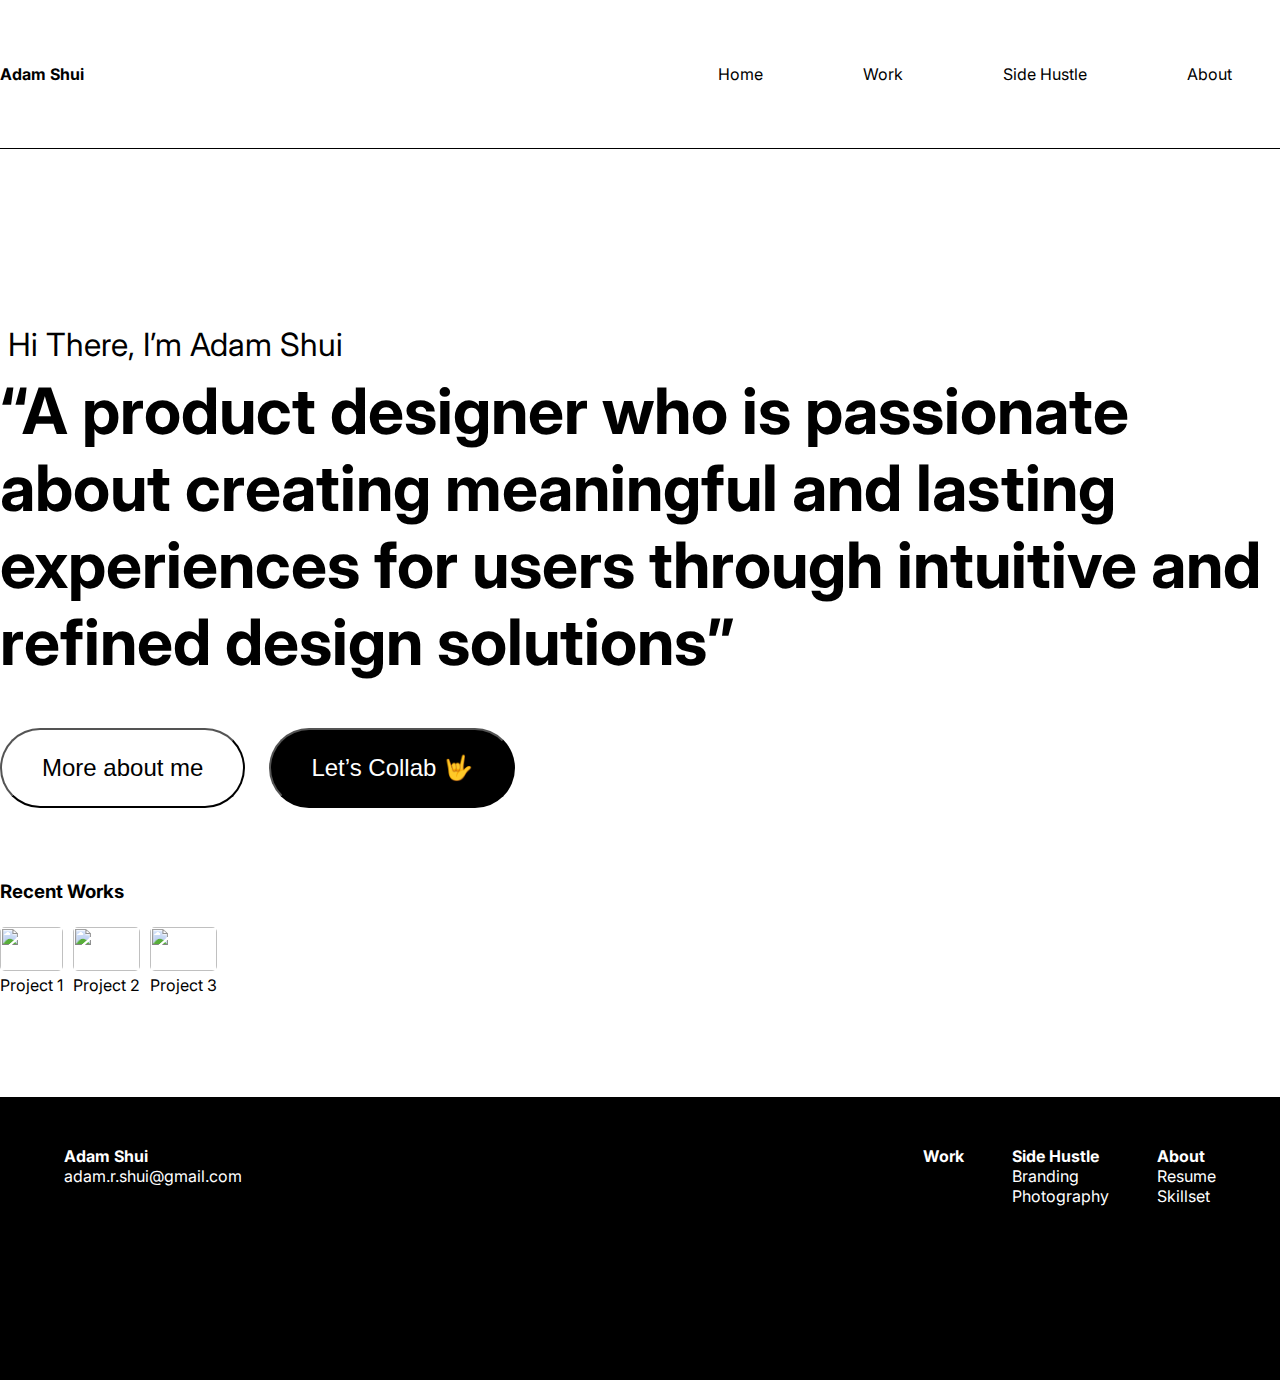
==== index.html @ 845d4603 "Version 1" ====
<!DOCTYPE html>
<!--[if lt IE 7]>      <html class="no-js lt-ie9 lt-ie8 lt-ie7"> <![endif]-->
<!--[if IE 7]>         <html class="no-js lt-ie9 lt-ie8"> <![endif]-->
<!--[if IE 8]>         <html class="no-js lt-ie9"> <![endif]-->
<!--[if gt IE 8]>      <html class="no-js"> <![endif]-->
<html>

<head>
    <meta charset="utf-8">
    <meta http-equiv="X-UA-Compatible" content="IE=edge">
    <title></title>
    <meta name="description" content="">
    <meta name="viewport" content="width=device-width, initial-scale=1">
    <link rel="preconnect" href="https://fonts.googleapis.com">
    <link rel="preconnect" href="https://fonts.gstatic.com" crossorigin>
    <link href="https://fonts.googleapis.com/css2?family=Inter:wght@200;400;700&display=swap" rel="stylesheet">
    <link rel="stylesheet" href="css\styles.css">
</head>

<body>
    <!--[if lt IE 7]>
            <p class="browsehappy">You are using an <strong>outdated</strong> browser. Please <a href="#">upgrade your browser</a> to improve your experience.</p>
        <![endif]-->

    <!-- Navigation -->
    <header>
        <a href="index.html" class="logo">
            <h6>Adam Shui</h6>
        </a>
        <nav>
            <ul class="nav-links">
                <li><a href="index.html">Home</a></li>
                <li><a href="#">Work</a></li>
                <li><a href="#">Side Hustle</a></li>
                <li><a href="about.html">About</a></li>
            </ul>
        </nav>
    </header>

    <!-- Hero -->
    <section class="hero">
        <div class="heroCopy">
            <p>Hi There, I’m Adam Shui</p>
            <h1>“A product designer who is passionate about creating meaningful and lasting experiences for users
                through intuitive and refined design solutions”</h1>
        </div>

        <div class="buttons">
            <button class="left">More about me</button>
            <button class="right">Let’s Collab 🤟</button>
        </div>


    </section>

    <!-- showcase -->
    <section class="showCase">
        <h3>Recent Works</h3>
        <div class="container">
            <!-- heading text -->
            <div class="image-gallery">
              <div class="column">
                <div class="image-item">
                  <img src="https://source.unsplash.com/VWcPlbHglYc" alt="" />
                  <div class="overlay"><span>Project 1</span></div>
                </div>
                <!-- other items here -->
              </div>
              <div class="column">
                <div class="image-item">
                    <img src="https://source.unsplash.com/VWcPlbHglYc" alt="" />
                    <div class="overlay"><span>Project 2</span></div>
                  </div>
                <!-- other items here -->
              </div>
              <div class="column">
                <div class="image-item">
                    <img src="https://source.unsplash.com/VWcPlbHglYc" alt="" />
                    <div class="overlay"><span>Project 3</span></div>
                  </div>
                <!-- other items here -->
              </div>
            </div>
        

    </section>

    <!-- footer -->
    <footer>
        <div class="col-1">
            <h4>Adam Shui</h4>
            <p>adam.r.shui@gmail.com</p>
        </div>

        <div class="col-container">
            <div class="col-2 md-space">
                <h4>Work</h4>
            </div>
    
            <div class="col-3 md-space">
                <h4>Side Hustle</h4>
                <p>Branding</p>
                <p>Photography</p>
            </div>
    
            <div class="col-4 md-space">
                <h4>About</h4>
                <p>Resume</p>
                <p>Skillset</p>
            </div>
        </div>
        

    </footer>


    <script src="" async defer></script>
</body>

</html>
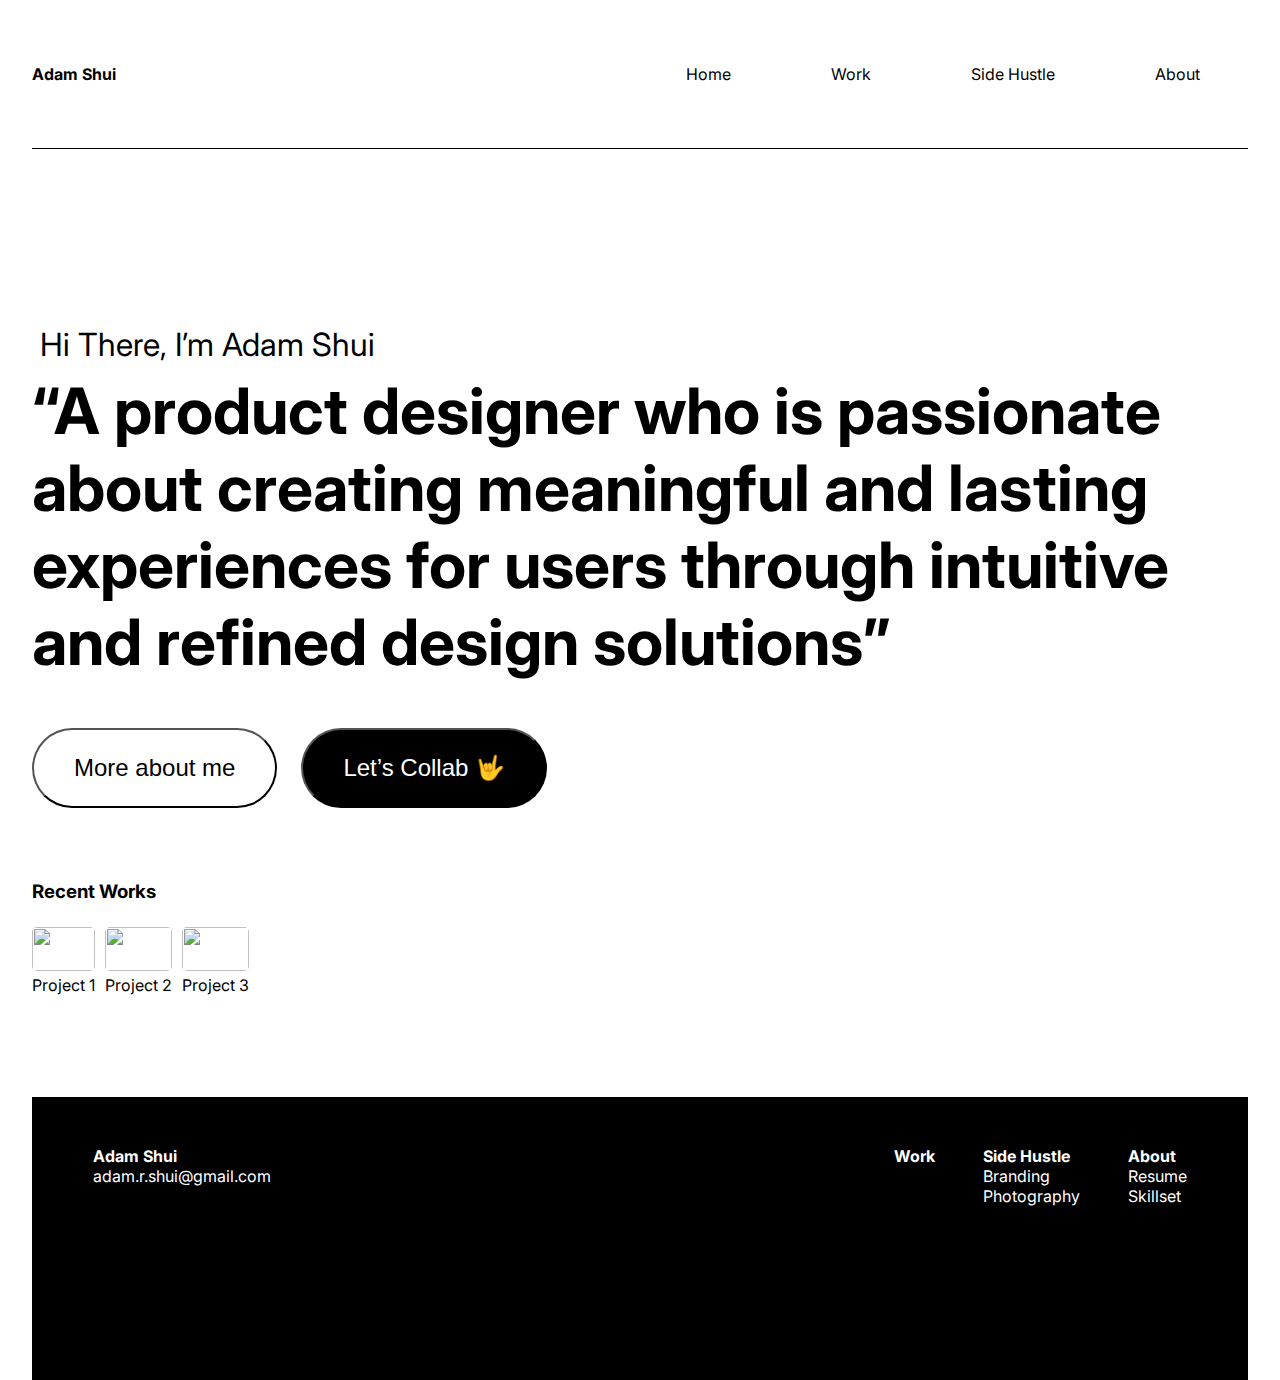
==== commit 4d788eb7: "v1.1" ====
--- a/index.html
+++ b/index.html
@@ -114,7 +114,7 @@
     </footer>
 
 
-    <script src="" async defer></script>
+    <script src="js/index.js" async defer></script>
 </body>
 
 </html>